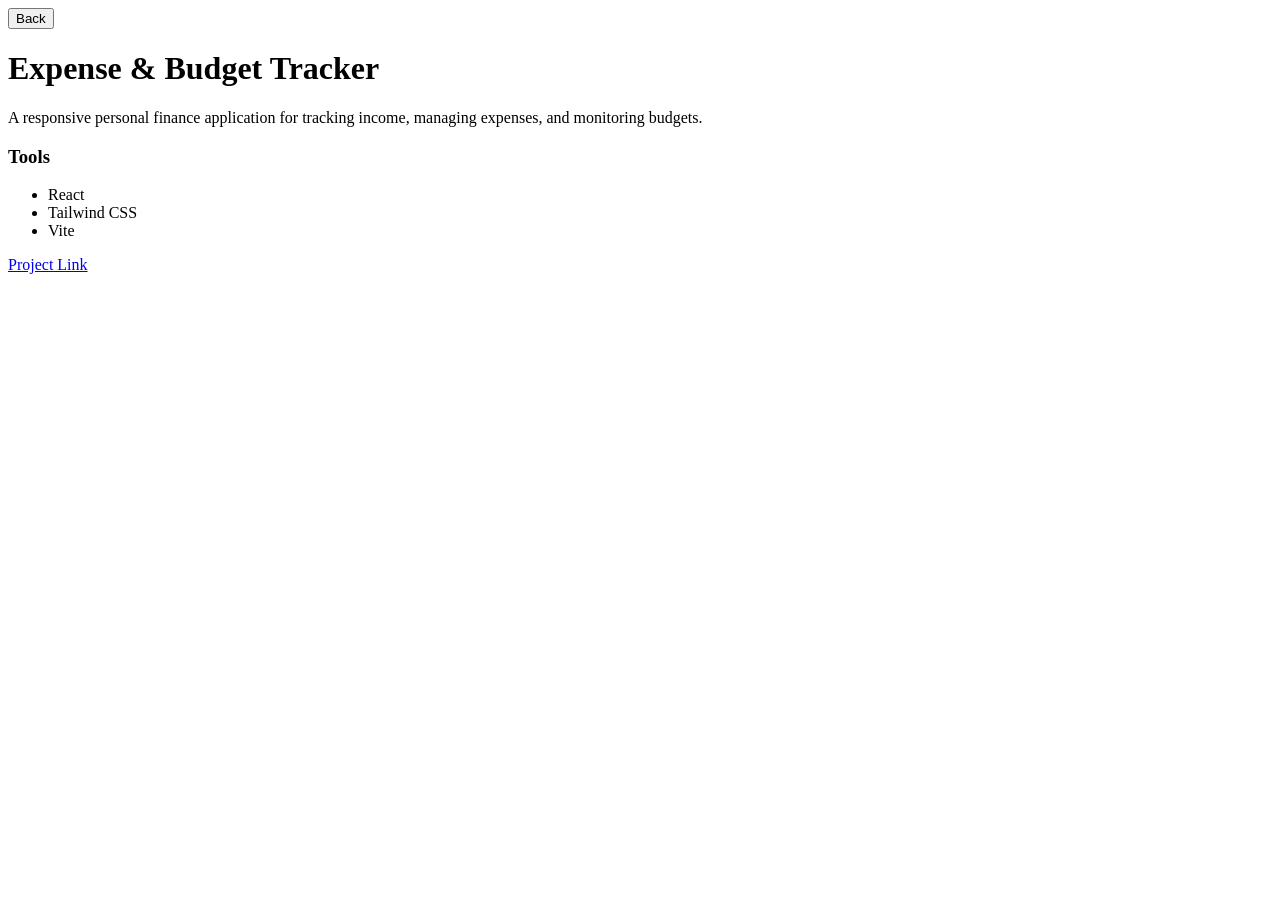
==== BudgetTracker.html @ 352069cb "A Little changes to my projects" ====
<!DOCTYPE html>
<html lang="en">
<head>
    <meta charset="UTF-8">
    <meta name="viewport" content="width=device-width, initial-scale=1.0">

    <title>Document</title>
</head>
<body>
    <a href="index.html"><Button>Back</Button></a>
    <h1>Expense & Budget Tracker</h1>
    <p>A responsive personal finance application for tracking income, managing expenses, and monitoring budgets.</p>
    <h3>Tools</h3>
   <div class="project-tech">
        <ul>
            <li>React</li>
            <li>Tailwind CSS</li>
            <li>Vite</li>
        </ul>
        </div>
        <a href="https://expense-tracker-eta-drab.vercel.app/">Project Link</a>
</body>
</html>
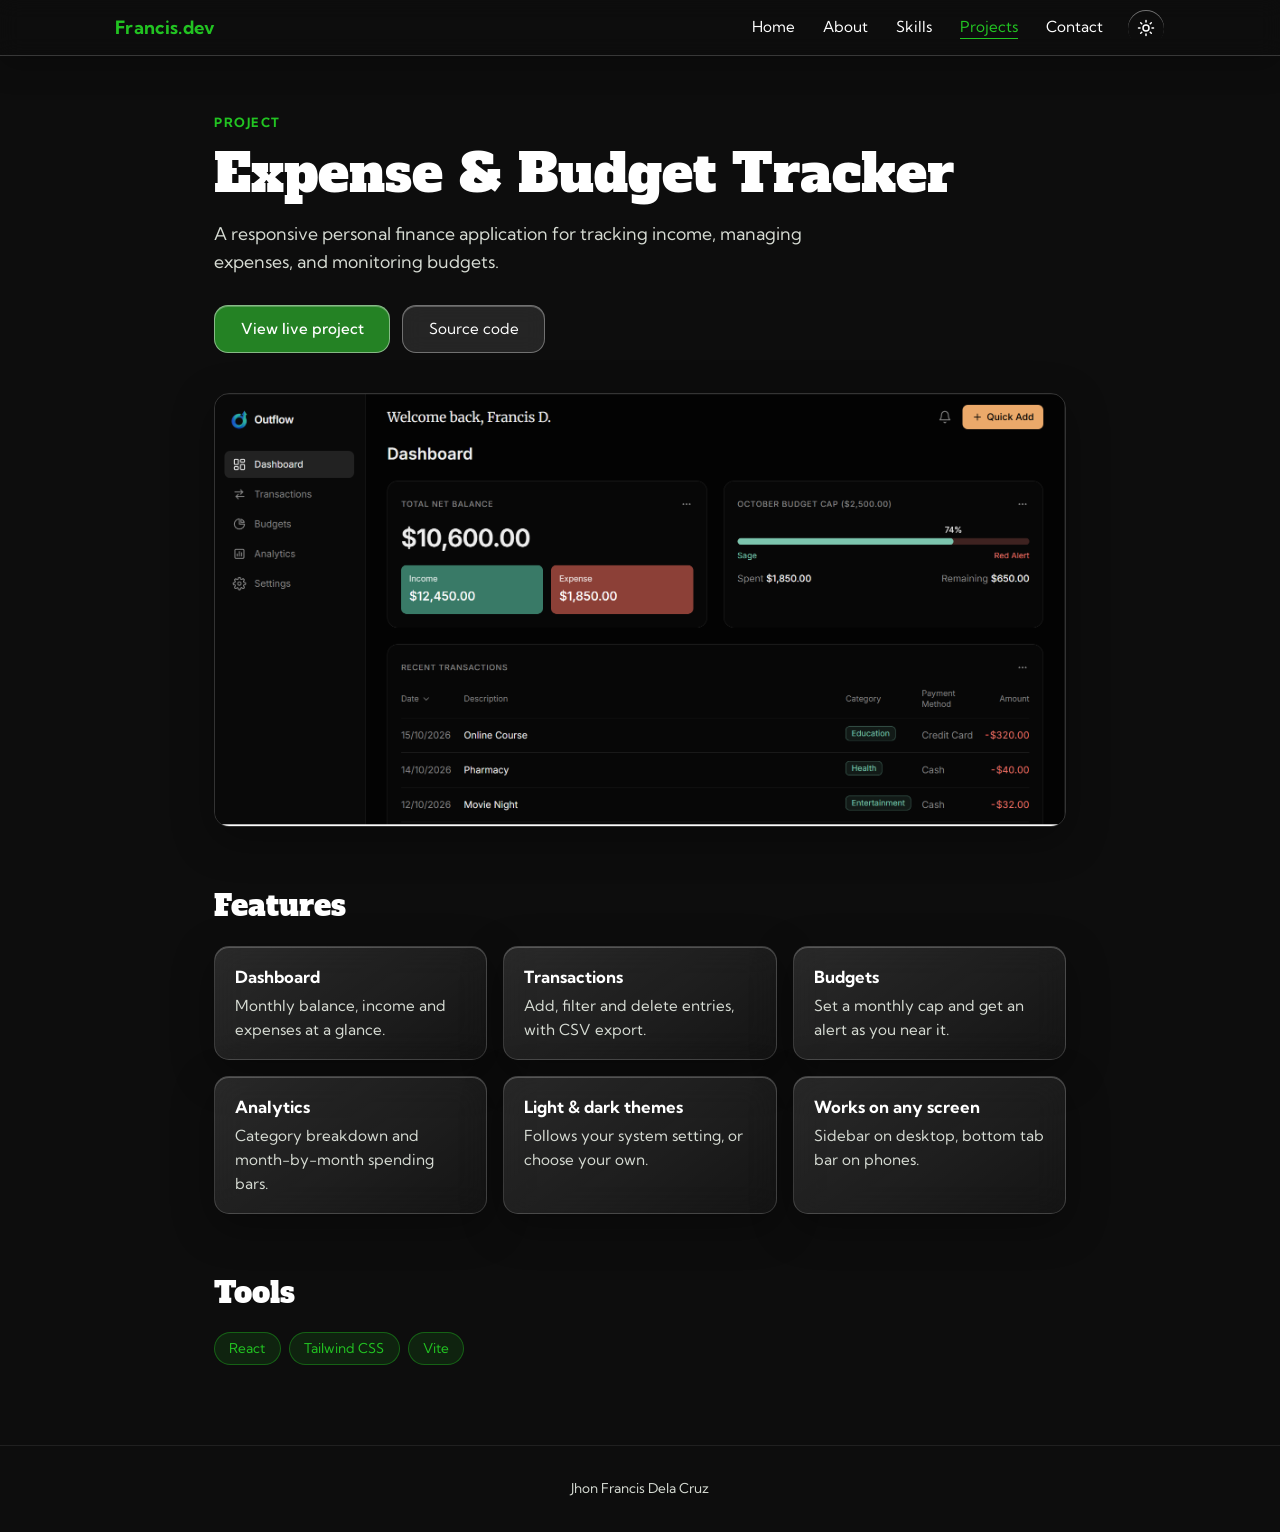
==== commit dd65d22f: "I improve the projects page" ====
--- a/BudgetTracker.html
+++ b/BudgetTracker.html
@@ -1,23 +1,126 @@
 <!DOCTYPE html>
 <html lang="en">
 <head>
-    <meta charset="UTF-8">
-    <meta name="viewport" content="width=device-width, initial-scale=1.0">
+  <meta charset="UTF-8">
+  <meta name="viewport" content="width=device-width, initial-scale=1">
+  <title>Expense & Budget Tracker | Francis Dela Cruz</title>
+  <meta name="description" content="Expense & Budget Tracker: a responsive personal finance app for tracking income, managing expenses and monitoring monthly budgets. Built with React, Tailwind CSS and Vite.">
 
-    <title>Document</title>
+  <link rel="preconnect" href="https://fonts.googleapis.com">
+  <link rel="preconnect" href="https://fonts.gstatic.com" crossorigin>
+  <link href="https://fonts.googleapis.com/css2?family=Alfa+Slab+One&family=Jaro:opsz@6..72&family=Kumbh+Sans:wght@400;500;700&display=swap" rel="stylesheet">
+
+  <!-- Apply the saved theme before the page paints (same as index.html) -->
+  <script>
+    try {
+      var saved = localStorage.getItem("theme");
+      document.documentElement.setAttribute("data-theme", saved === "light" ? "light" : "dark");
+    } catch (e) {
+      document.documentElement.setAttribute("data-theme", "dark");
+    }
+  </script>
+
+  <!-- CSS STYLE SHEET -->
+  <link rel="stylesheet" href="css/style.css">
+  <link rel="stylesheet" href="css/projectsPage.css">
 </head>
 <body>
-    <a href="index.html"><Button>Back</Button></a>
-    <h1>Expense & Budget Tracker</h1>
-    <p>A responsive personal finance application for tracking income, managing expenses, and monitoring budgets.</p>
-    <h3>Tools</h3>
-   <div class="project-tech">
+  <nav class="nav" aria-label="Main">
+    <a class="nav__logo" href="index.html#home">Francis.dev</a>
+    <div class="nav__right">
+      <ul class="nav__links">
+        <li><a href="index.html#home">Home</a></li>
+        <li><a href="index.html#about">About</a></li>
+        <li><a href="index.html#skills">Skills</a></li>
+        <li><a href="index.html#projects" class="is-active" aria-current="page">Projects</a></li>
+        <li><a href="index.html#contact">Contact</a></li>
+      </ul>
+
+      <button class="theme-toggle" id="themeToggle" type="button" aria-label="Switch to light mode" title="Switch to light mode">
+        <svg class="theme-toggle__sun" viewBox="0 0 24 24" fill="none" stroke="currentColor" stroke-width="2" stroke-linecap="round" stroke-linejoin="round" aria-hidden="true"><circle cx="12" cy="12" r="4"/><path d="M12 2v2M12 20v2M4.93 4.93l1.41 1.41M17.66 17.66l1.41 1.41M2 12h2M20 12h2M4.93 19.07l1.41-1.41M17.66 6.34l1.41-1.41"/></svg>
+        <svg class="theme-toggle__moon" viewBox="0 0 24 24" fill="none" stroke="currentColor" stroke-width="2" stroke-linecap="round" stroke-linejoin="round" aria-hidden="true"><path d="M21 12.79A9 9 0 1 1 11.21 3a7 7 0 0 0 9.79 9.79z"/></svg>
+      </button>
+    </div>
+  </nav>
+
+  <main class="project-page">
+    <header>
+      <p class="project-page__eyebrow">Project</p>
+      <h1>Expense &amp; Budget Tracker</h1>
+      <p class="project-page__lead">
+        A responsive personal finance application for tracking income,
+        managing expenses, and monitoring budgets.
+      </p>
+      <div class="project-page__actions">
+        <a class="btn btn--primary" href="https://expense-tracker-eta-drab.vercel.app/" target="_blank" rel="noopener noreferrer">View live project</a>
+        <a class="btn" href="https://github.com/JhonFrancisDelaCruz/Expense-Tracker" target="_blank" rel="noopener noreferrer">Source code</a>
+      </div>
+
+      <figure class="project-page__shot">
+        <img src="assets/projects/expense-tracker.png" alt="Expense and Budget Tracker dashboard showing balance, income, expenses and recent transactions">
+      </figure>
+    </header>
+
+    <section aria-labelledby="features-title">
+      <h2 id="features-title">Features</h2>
+      <ul class="project-page__features">
+        <li><strong>Dashboard</strong>Monthly balance, income and expenses at a glance.</li>
+        <li><strong>Transactions</strong>Add, filter and delete entries, with CSV export.</li>
+        <li><strong>Budgets</strong>Set a monthly cap and get an alert as you near it.</li>
+        <li><strong>Analytics</strong>Category breakdown and month-by-month spending bars.</li>
+        <li><strong>Light &amp; dark themes</strong>Follows your system setting, or choose your own.</li>
+        <li><strong>Works on any screen</strong>Sidebar on desktop, bottom tab bar on phones.</li>
+      </ul>
+    </section>
+
+    <section aria-labelledby="tools-title">
+      <h2 id="tools-title">Tools</h2>
+      <div class="project-tech">
         <ul>
-            <li>React</li>
-            <li>Tailwind CSS</li>
-            <li>Vite</li>
+          <li>React</li>
+          <li>Tailwind CSS</li>
+          <li>Vite</li>
         </ul>
-        </div>
-        <a href="https://expense-tracker-eta-drab.vercel.app/">Project Link</a>
+      </div>
+    </section>
+  </main>
+
+  <footer class="footer">
+    <p>Jhon Francis Dela Cruz</p>
+  </footer>
+
+  <script>
+    /* Darken the glass navbar a little once the page scrolls */
+    (function () {
+      var nav = document.querySelector(".nav");
+      if (!nav) return;
+      var update = function () { nav.classList.toggle("is-scrolled", window.scrollY > 20); };
+      update();
+      window.addEventListener("scroll", update, { passive: true });
+    })();
+  </script>
+  <script>
+    /* Light / dark mode toggle (remembers the choice, shared with index.html) */
+    (function () {
+      var root = document.documentElement;
+      var btn = document.getElementById("themeToggle");
+      if (!btn) return;
+
+      var sync = function () {
+        var light = root.getAttribute("data-theme") === "light";
+        var label = light ? "Switch to dark mode" : "Switch to light mode";
+        btn.setAttribute("aria-label", label);
+        btn.setAttribute("title", label);
+      };
+      sync();
+
+      btn.addEventListener("click", function () {
+        var next = root.getAttribute("data-theme") === "light" ? "dark" : "light";
+        root.setAttribute("data-theme", next);
+        try { localStorage.setItem("theme", next); } catch (e) {}
+        sync();
+      });
+    })();
+  </script>
 </body>
-</html>+</html>
--- a/css/style.css
+++ b/css/style.css
@@ -0,0 +1,911 @@
+:root {
+  --bg: #0d0d0d;
+  --circle: #2c3f2b;
+  --green: #22c322;
+  --green-btn: #2fb52f;
+  --text-soft: #d6dbd3;
+  --text: #ffffff;
+  --glow: rgba(2, 116, 0, 0.217);
+  --gutter: clamp(1.5rem, 9vw, 8rem);
+  --nav-h: 3.5rem;
+
+  --font-title: "Jaro", "Arial Black", sans-serif;
+  --font-name: "Alfa Slab One", Georgia, serif;
+  --font-body: "Kumbh Sans", system-ui, sans-serif;
+}
+
+*,
+*::before,
+*::after {
+  box-sizing: border-box;
+}
+
+html {
+  scroll-behavior: smooth;
+}
+
+body {
+  margin: 0;
+  background: var(--bg);
+  color: var(--text);
+  font-family: var(--font-body);
+  line-height: 1.6;
+}
+
+.nav {
+  position: fixed;
+  top: 0;
+  left: 0;
+  right: 0;
+  z-index: 50;
+  display: flex;
+  align-items: center;
+  justify-content: space-between;
+  min-height: var(--nav-h);
+  padding: 0.5rem var(--gutter);
+  border-bottom: 1px solid rgba(255, 255, 255, 0.18);
+  box-shadow: 0 8px 30px rgba(0, 0, 0, 0.25);
+  -webkit-backdrop-filter: blur(16px) saturate(160%);
+  backdrop-filter: blur(10px) saturate(160%);
+  transition: background-color 0.3s ease, box-shadow 0.3s ease;
+}
+
+/* Slightly darker glass once the page has scrolled, so links stay readable */
+.nav.is-scrolled {
+  background:
+    radial-gradient(ellipse 30% 160% at 0% 0%, rgba(34, 195, 34, 0.22), transparent 70%),
+    rgba(9, 9, 9, 0.55);
+  box-shadow: 0 10px 34px rgba(0, 0, 0, 0.4);
+}
+
+.nav__logo {
+  font-weight: 700;
+  font-size: 1.15rem;
+  letter-spacing: 0.01em;
+  color: var(--green);
+  text-decoration: none;
+}
+
+.nav__links {
+  display: flex;
+  gap: 1.75rem;
+  margin: 0;
+  padding: 0;
+  list-style: none;
+  font-size: 0.95rem;
+}
+
+.nav__links a {
+  color: var(--text);
+  text-decoration: none;
+  padding-bottom: 2px;
+  border-bottom: 1px solid transparent;
+  transition: color 0.2s ease, border-color 0.2s ease;
+}
+
+.nav__links a:hover {
+  color: var(--green);
+  border-bottom-color: var(--green);
+}
+
+/* Link of the section currently in view (set by the scroll script) */
+.nav__links a.is-active {
+  color: var(--green);
+  border-bottom-color: var(--green);
+}
+
+.nav a:focus-visible,
+.hero__socials a:focus-visible {
+  outline: 2px solid var(--green);
+  outline-offset: 4px;
+}
+
+/* ---------- Hero (desktop) ---------- */
+.hero {
+  position: relative;
+  min-height: 100vh;
+  min-height: 100svh;
+  overflow: hidden;
+  display: flex;
+  align-items: center;
+  padding-top: var(--nav-h);
+}
+/*
+.hero__circle {
+  position: absolute;
+  width: 122vh;
+  height: 122vh;
+  left: -34vh;
+  top: -6vh;
+  border-radius: 50%;
+  background: var(--circle);
+  z-index: 0;
+}
+
+/* Soft colored glows behind the glass so the blur has something to show */
+/*
+.hero::before,
+.hero::after {
+  content: "";
+  position: absolute;
+  border-radius: 50%;
+  filter: blur(70px);
+  pointer-events: none;
+  z-index: 0;
+}
+*/
+.hero::before {
+  width: 32vw;
+  height: 32vw;
+  right: 8%;
+  top: 20%;
+  background:   rgba(42, 74, 255, 0.352);
+}
+
+.hero::after {
+  width: 26vw;
+  height: 26vw;
+  left: 22%;
+  bottom: -8%;
+  background: rgba(34, 195, 34, 0.28);
+}
+
+/* Frosted glass panel behind the hero text */
+.hero__text {
+  position: relative;
+  z-index: 2;
+  margin-left: var(--gutter);
+  max-width: 30rem;
+  padding: 2rem 2.25rem;
+  background: linear-gradient(135deg, rgba(255, 255, 255, 0.12), rgba(255, 255, 255, 0.04));
+  border: 1px solid rgba(255, 255, 255, 0.18);
+  border-radius: 24px;
+  box-shadow:
+    0 12px 40px rgba(0, 0, 0, 0.35),
+    inset 0 1px 0 rgba(255, 255, 255, 0.25);
+  -webkit-backdrop-filter: blur(16px) saturate(150%);
+  backdrop-filter: blur(16px) saturate(150%);
+}
+
+.hero__greeting {
+  margin: 0;
+  font-size: 1.2rem;
+  color: var(--green);
+}
+
+.hero__name {
+  margin: 0.25rem 0 0.4rem;
+  font-family: var(--font-name);
+  font-weight: 400;
+  font-size: clamp(1.6rem, 2.6vw, 2.4rem);
+  line-height: 1.2;
+}
+
+.hero__role {
+  margin: 0 0 1.25rem;
+  font-size: 1.15rem;
+  color: var(--green);
+}
+
+.hero__bio {
+  margin: 0 0 1.75rem;
+  font-size: 0.95rem;
+  max-width: 24rem;
+  color: var(--text);
+}
+
+.hero__actions {
+  display: flex;
+  flex-wrap: wrap;
+  gap: 0.75rem;
+}
+
+.btn {
+  display: inline-block;
+  padding: 0.7rem 1.6rem;
+  border: 1px solid rgba(255, 255, 255, 0.35);
+  border-radius: 14px;
+  background: rgba(255, 255, 255, 0.1);
+  box-shadow: inset 0 1px 0 rgba(255, 255, 255, 0.25);
+  -webkit-backdrop-filter: blur(10px);
+  backdrop-filter: blur(10px);
+  color: var(--text);
+  text-decoration: none;
+  font-size: 0.95rem;
+  transition: background-color 0.2s ease, border-color 0.2s ease, transform 0.2s ease;
+}
+
+.btn:hover {
+  background: rgba(255, 255, 255, 0.12);
+  border-color: var(--text);
+  transform: translateY(-2px);
+}
+
+.btn--primary {
+  background: rgba(47, 181, 47, 0.7);
+  border-color: rgba(255, 255, 255, 0.45);
+  color: var(--text);
+  font-weight: 500;
+}
+
+.btn--primary:hover {
+  background: rgba(58, 201, 58, 0.9);
+  border-color: var(--text);
+}
+
+.btn:focus-visible {
+  outline: 2px solid var(--green);
+  outline-offset: 3px;
+}
+
+.hero__socials {
+  display: flex;
+  gap: 1.25rem;
+  margin: 1.75rem 0 0;
+  padding: 0;
+  list-style: none;
+  font-size: 0.85rem;
+}
+
+.hero__socials a {
+  color: var(--text-soft);
+  text-decoration: underline;
+  text-decoration-color: rgba(255, 255, 255, 0.3);
+  text-underline-offset: 4px;
+  transition: color 0.2s ease, text-decoration-color 0.2s ease;
+}
+
+.hero__socials a:hover {
+  color: var(--green);
+  text-decoration-color: var(--green);
+}
+
+.hero__visual {
+  position: absolute;
+  top: var(--nav-h);
+  right: 0;
+  bottom: 0;
+  width: 58%;
+  z-index: 1;
+}
+
+.hero__title {
+  position: absolute;
+  top: 8vh;
+  left: 33%;
+  margin: 0;
+  z-index: 2;
+  font-family: var(--font-title);
+  font-weight: 400;
+  font-size: clamp(7.60rem, 9.70vw, 8.5rem);
+  line-height: 1;
+  white-space: nowrap;
+}
+
+.hero__photo {
+  position: absolute;
+  right: 12%;
+  bottom: 0;
+  height: 81vh;
+  width: auto;
+  max-width: 60%;
+  z-index: 2;
+  filter: drop-shadow(0 0 28px var(--glow));
+}
+
+/* ---------- JavaScript-driven effects ---------- */
+.hero__role {
+  min-height: 1.7em;
+}
+
+.hero__cursor {
+  display: inline-block;
+  width: 2px;
+  height: 1.1em;
+  margin-left: 3px;
+  vertical-align: text-bottom;
+  background: var(--green);
+  animation: blink 1s steps(1) infinite;
+}
+
+@keyframes blink {
+  50% { opacity: 0; }
+}
+
+/* Load-in sequence: text lines rise in one after another, then the title and photo fade in */
+.js .hero__text > * {
+  opacity: 0;
+  transform: translateY(16px);
+  transition: opacity 0.6s ease, transform 0.6s ease;
+}
+
+.js .hero__title,
+.js .hero__photo {
+  opacity: 0;
+  transition: opacity 0.9s ease;
+}
+
+.js.is-loaded .hero__text > * {
+  opacity: 1;
+  transform: none;
+}
+
+.js.is-loaded .hero__title,
+.js.is-loaded .hero__photo {
+  opacity: 1;
+}
+
+.js .hero__text > :nth-child(2) { transition-delay: 0.1s; }
+.js .hero__text > :nth-child(3) { transition-delay: 0.2s; }
+.js .hero__text > :nth-child(4) { transition-delay: 0.3s; }
+.js .hero__text > :nth-child(5) { transition-delay: 0.4s; }
+.js .hero__text > :nth-child(6) { transition-delay: 0.5s; }
+.js .hero__title { transition-delay: 0.3s; }
+.js .hero__photo { transition-delay: 0.5s; }
+
+/* Mouse parallax (set by script.js) uses the separate "translate" property
+   so it doesn't clash with the transforms used on mobile */
+.hero__title,
+.hero__photo {
+  translate: var(--px, 0) var(--py, 0);
+}
+
+/* ---------- Tablet / mobile ---------- */
+@media (max-width: 800px) {
+  .nav {
+    padding: 0.75rem 1.5rem;
+    flex-wrap: wrap;
+    row-gap: 0.4rem;
+  }
+
+  .nav__logo {
+    font-size: 1.05rem;
+  }
+
+  .nav__links {
+    gap: 1rem;
+    font-size: 0.85rem;
+    flex-wrap: wrap;
+  }
+
+  .hero {
+    flex-direction: column;
+    align-items: stretch;
+    min-height: 100svh;
+    padding-top: 0;
+  }
+
+  .hero__circle {
+    width: 100%;
+    height: 58%;
+    left: 0;
+    top: 0;
+    border-radius: 0 0 50% 50% / 0 0 22% 22%;
+  }
+
+  .hero__text {
+    margin: 6.5rem 1rem 1.5rem;
+    padding: 1.5rem;
+    max-width: none;
+  }
+
+  .hero__visual {
+    position: relative;
+    top: auto;
+    bottom: auto;
+    width: 100%;
+    height: 55vh;
+    margin-top: auto;
+  }
+
+  .hero__title {
+    top: 1rem;
+    left: 50%;
+    transform: translateX(-50%);
+    font-size: clamp(2.8rem, 14vw, 4.5rem);
+  }
+
+  .hero__photo {
+    right: 50%;
+    transform: translateX(50%);
+    height: 100%;
+    max-width: 80%;
+  }
+}
+
+/* ---------- Content sections ---------- */
+.section {
+  padding: 6rem var(--gutter);
+  border-top: 1px solid rgba(255, 255, 255, 0.08);
+  text-align: center;
+  scroll-margin-top: calc(var(--nav-h) + 1.5rem);
+}
+
+.section__title {
+  margin: 0 0 0.5rem;
+  font-family: var(--font-name);
+  font-weight: 400;
+  font-size: clamp(1.6rem, 3vw, 2.2rem);
+}
+
+.section__intro {
+  margin: 0 auto 2.5rem;
+  max-width: 36rem;
+  color: var(--text-soft);
+}
+
+.cards {
+  display: grid;
+  grid-template-columns: repeat(auto-fit, minmax(16rem, 1fr));
+  gap: 1.25rem;
+}
+
+.card {
+  display: flex;
+  flex-direction: column;
+  padding: 1.5rem;
+  background: #151515;
+  border: 1px solid rgba(255, 255, 255, 0.1);
+  border-radius: 12px;
+  transition: border-color 0.2s ease;
+}
+
+.card:hover {
+  border-color: rgba(34, 195, 34, 0.6);
+}
+
+.card h3 {
+  margin: 0 0 0.5rem;
+  font-size: 1.1rem;
+  font-weight: 500;
+}
+
+.card p {
+  margin: 0 0 1rem;
+  font-size: 0.95rem;
+  color: var(--text-soft);
+}
+
+.card .tags {
+  margin-top: auto;
+  margin-bottom: 1.25rem;
+}
+
+.card__link {
+  align-self: flex-start;
+  color: var(--green);
+  font-size: 0.9rem;
+  text-underline-offset: 4px;
+}
+
+.card__link:hover {
+  color: #3ad63a;
+}
+
+.card__link:focus-visible {
+  outline: 2px solid var(--green);
+  outline-offset: 4px;
+}
+
+.tags {
+  display: flex;
+  flex-wrap: wrap;
+  gap: 0.5rem;
+  margin: 0;
+  padding: 0;
+  list-style: none;
+}
+
+.tags li {
+  padding: 0.25rem 0.75rem;
+  font-size: 0.8rem;
+  color: var(--text-soft);
+  background: rgba(34, 195, 34, 0.1);
+  border: 1px solid rgba(34, 195, 34, 0.25);
+  border-radius: 999px;
+}
+
+/* ---------- Skills section ---------- */
+
+/* Row of cards */
+.skillsAndTechnologies {
+  display: flex;
+  flex-wrap: wrap;
+  justify-content: center;
+  align-items: stretch;
+  gap: 30px;
+  padding: 40px 0;
+  color: var(--text);
+}
+
+/* ---------- Skill cards ---------- */
+.skillCard {
+  --accent-rgb: 34, 195, 34;
+  position: relative;
+  overflow: hidden;
+  display: flex;
+  flex-direction: column;
+  width: 320px;
+  max-width: 100%;
+  padding: 28px;
+  text-align: left;
+  border-radius: 28px;
+  background: linear-gradient(145deg, rgba(255, 255, 255, 0.12), rgba(255, 255, 255, 0.03));
+  border: 1px solid rgba(255, 255, 255, 0.16);
+  box-shadow:0 12px 40px rgba(0, 0, 0, 0.35),inset 0 1px 0 rgba(255, 255, 255, 0.22);
+  -webkit-backdrop-filter: blur(16px) saturate(150%);
+  backdrop-filter: blur(16px) saturate(150%);
+  transition: transform 0.3s ease, border-color 0.3s ease, box-shadow 0.3s ease;
+}
+
+.skillCard > * { position: relative; }
+
+.skillCard--front { --accent-rgb: 47, 181, 47; }
+.skillCard--back  { --accent-rgb: 245, 246, 249; }
+.skillCard--tools { --accent-rgb: 161, 124, 43; }
+
+.skillCard:hover {
+  transform: translateY(-6px);
+  border-color: rgba(var(--accent-rgb), 0.65);
+  box-shadow:
+    0 20px 50px rgba(0, 0, 0, 0.45),
+    0 0 0 1px rgba(var(--accent-rgb), 0.2);
+}
+
+.skillCard__top {
+  display: flex;
+  align-items: center;
+  justify-content: space-between;
+  margin-bottom: 20px;
+}
+
+.skillCard__tag {
+  padding: 4px 12px;
+  font-size: 0.72rem;
+  letter-spacing: 0.04em;
+  text-transform: uppercase;
+  color: rgb(var(--accent-rgb));
+  background: rgba(var(--accent-rgb), 0.12);
+  border-radius: 999px;
+}
+
+.skillCard h3 {
+  margin: 0 0 8px;
+  font-size: 1.35rem;
+  font-weight: 800;
+  line-height: 1.2;
+}
+
+.skillCard p {
+  margin: 0 0 20px;
+  font-size: 0.9rem;
+  line-height: 1.55;
+  color: var(--text-soft);
+}
+
+.skillCard__label {
+  margin-bottom: 10px;
+  font-size: 0.7rem;
+  letter-spacing: 0.12em;
+  text-transform: uppercase;
+  color: rgba(255, 255, 255, 0.509);
+}
+
+.skillCard__chips {
+  display: flex;
+  flex-wrap: wrap;
+  gap: 8px;
+  margin: 0;
+  padding: 0;
+  list-style: none;
+}
+
+.skillCard__chips li {
+  display: flex;
+  align-items: center;
+  gap: 7px;
+  padding: 5px 12px;
+  font-size: 0.8rem;
+  color: var(--text);
+  background: rgba(0, 0, 0, 0.25);
+  border: 1px solid rgba(255, 255, 255, 0.12);
+  border-radius: 20px;
+}
+
+.skillCard__chips li::before {
+  content:"";
+  width: 6px;
+  height: 6px;
+  border-radius: 50%;
+  background: rgb(var(--accent-rgb));
+}
+
+@media (max-width: 640px) {
+  .skillCard {
+    width: 100%;
+  }
+}
+
+/* ---------- Tech icons: one line, endless scroll ---------- */
+.stock {
+  overflow: hidden;
+  margin-top: 40px;
+  -webkit-mask-image: linear-gradient(to right, transparent, #000 8%, #000 92%, transparent);
+  mask-image: linear-gradient(to right, transparent, #000 8%, #000 92%, transparent);
+}
+
+.stocks {
+  display: flex;
+  flex-wrap: nowrap;
+  width: max-content;
+  padding: 20px 0;
+  animation: scroll-icons 30s linear infinite;
+}
+
+.stock:hover .stocks {
+  animation-play-state: paused;
+}
+
+@keyframes scroll-icons {
+  to { transform: translateX(-50%); }
+}
+
+.btn1 {
+  flex: 0 0 auto;
+  display: flex;
+  align-items: center;
+  justify-content: center;
+  width: 72px;
+  height: 72px;
+  margin-right: 17px;
+  padding: 12px;
+  border-radius: 10px;
+  background: #fefcfc;
+  transition: transform 0.2s ease;
+}
+
+.btn1:hover {
+  transform: translateY(-7px);
+}
+
+.btn1 img {
+  width: 100%;
+  height: 100%;
+  object-fit: contain;
+}
+
+@media (max-width: 640px) {
+  .btn1 {
+    width: 56px;
+    height: 56px;
+    margin-right: 12px;
+    padding: 10px;
+  }
+
+  .stocks {
+    animation-duration: 22s;
+  }
+}
+
+/* ---------- Footer ---------- */
+.footer {
+  padding: 2rem var(--gutter);
+  border-top: 1px solid rgba(255, 255, 255, 0.08);
+  font-size: 0.85rem;
+  color: var(--text-soft);
+  text-align: center;
+}
+
+.footer p {
+  margin: 0;
+}
+
+/* ---------- Centered sections ---------- */
+.section .tags,
+.section .hero__actions {
+  justify-content: center;
+}
+
+/* ---------- Theme toggle button ---------- */
+.nav__right {
+  display: flex;
+  align-items: center;
+  gap: 1.5rem;
+}
+
+.theme-toggle {
+  display: grid;
+  place-items: center;
+  width: 38px;
+  height: 38px;
+  padding: 0;
+  color: var(--text);
+  background: rgba(255, 255, 255, 0);
+  border: 1px solid rgba(255, 255, 255, 0);
+  border-radius: 90%;
+  box-shadow: inset 0 1px 0 rgba(255, 255, 255, 0.42);
+  -webkit-backdrop-filter: blur(10px);
+  backdrop-filter: blur(10px);
+  cursor: pointer;
+  transition: transform 0.2s ease, border-color 0.2s ease, color 0.2s ease;
+}
+
+.theme-toggle:hover {
+  color: var(--green);
+  border-color: var(--green);
+  transform: rotate(15deg);
+}
+
+.theme-toggle:focus-visible {
+  outline: 2px solid var(--green);
+  outline-offset: 3px;
+}
+
+.theme-toggle svg {
+  width: 18px;
+  height: 18px;
+}
+
+/* Dark mode shows the sun (click for light); light mode shows the moon (click for dark) */
+.theme-toggle__moon { display: none; }
+[data-theme="light"] .theme-toggle__sun { display: none; }
+[data-theme="light"] .theme-toggle__moon { display: block; }
+
+/* ---------- Light theme ---------- */
+body {
+  transition: background-color 0.3s ease, color 0.3s ease;
+}
+
+[data-theme="light"] {
+  color-scheme: light;
+  --bg: #ede8e8;
+  --green: #178a17;
+  --green-btn: #1f9d1f;
+  --text-soft: #425042;
+  --text: #14211a;
+  --glow: rgba(13, 228, 38, 0.345);
+}
+
+/* Navbar */
+[data-theme="light"] .nav {
+  background:
+    radial-gradient(ellipse 30% 160% at 0% 0%, transparent 70%),
+    rgba(255, 255, 255, 0.55);
+  border-bottom-color: rgba(0, 0, 0, 0.08);
+  box-shadow: 0 8px 30px rgba(3, 3, 3, 0.08);
+}
+
+[data-theme="light"] .nav.is-scrolled {
+  background:
+    radial-gradient(ellipse 30% 160% at 0% 0%, rgba(34, 195, 34, 0.14), transparent 70%),
+    rgba(255, 255, 255, 0.8);
+  box-shadow: 0 10px 34px rgba(0, 0, 0, 0.12);
+}
+
+/* Hero */
+[data-theme="light"] .hero::before,
+[data-theme="light"] .hero::after {
+  opacity: 0.5;
+}
+
+[data-theme="light"] .hero__text {
+  background: linear-gradient(135deg, rgba(255, 255, 255, 0.75), rgba(255, 255, 255, 0.4));
+  border-color: rgba(0, 0, 0, 0.08);
+  box-shadow:
+    0 12px 40px rgba(0, 0, 0, 0.1),
+    inset 0 1px 0 rgba(255, 255, 255, 0.8);
+}
+
+[data-theme="light"] .hero__socials a {
+  text-decoration-color: rgba(0, 0, 0, 0.3);
+}
+
+/* Buttons */
+[data-theme="light"] .btn {
+  background: rgba(255, 255, 255, 0.6);
+  border-color: rgba(8, 8, 8, 0.15);
+  box-shadow: inset 0 1px 0 rgba(255, 255, 255, 0.8);
+}
+
+[data-theme="light"] .btn:hover {
+  background: rgba(255, 255, 255, 0.9);
+}
+
+[data-theme="light"] .btn--primary {
+  background: rgba(28, 150, 28, 0.92);
+  border-color: rgba(0, 0, 0, 0.1);
+  color: #fff;
+}
+
+[data-theme="light"] .btn--primary:hover {
+  background: rgba(22, 130, 22, 1);
+  border-color: rgba(0, 0, 0, 0.2);
+}
+
+[data-theme="light"] .theme-toggle {
+  background: rgba(255, 255, 255, 0.6);
+  border-color: rgba(0, 0, 0, 0.15);
+  box-shadow: inset 0 1px 0 rgba(255, 255, 255, 0.8);
+}
+
+/* Sections, footer */
+[data-theme="light"] .section,
+[data-theme="light"] .footer {
+  border-top-color: rgba(0, 0, 0, 0.08);
+}
+
+/* Skill cards */
+[data-theme="light"] .skillCard--front { --accent-rgb: 47, 181, 47; }
+[data-theme="light"] .skillCard--back  { --accent-rgb: 8, 20, 9; }
+[data-theme="light"] .skillCard--tools { --accent-rgb: 161, 124, 43; }
+
+
+[data-theme="light"] .skillCard {
+  background: linear-gradient(145deg, rgba(255, 255, 255, 0.85), rgba(255, 255, 255, 0.45));
+  border-color: rgba(0, 0, 0, 0.08);
+  box-shadow:
+    0 12px 40px rgba(0, 0, 0, 0.1),
+    inset 0 1px 0 rgba(255, 255, 255, 0.9);
+}
+
+[data-theme="light"] .skillCard:hover {
+  box-shadow:
+    0 20px 50px rgba(0, 0, 0, 0.15),
+    0 0 0 1px rgba(var(--accent-rgb), 0.25);
+}
+
+[data-theme="light"] .skillCard__label {
+  color: rgba(0, 0, 0, 0.5);
+}
+
+[data-theme="light"] .skillCard__chips li {
+  background: rgba(255, 255, 255, 0.7);
+  border-color: rgba(0, 0, 0, 0.1);
+}
+
+/* Tech icons */
+[data-theme="light"] .btn1 {
+  border: 1px solid rgba(0, 0, 0, 0.08);
+  box-shadow: 0 4px 12px rgba(0, 0, 0, 0.08);
+}
+
+@media (max-width: 800px) {
+  .nav__right {
+    gap: 1rem;
+    flex-wrap: wrap;
+  }
+}
+
+/* ---------- Reduced motion ---------- */
+@media (prefers-reduced-motion: reduce) {
+  html { scroll-behavior: auto; }
+  .btn { transition: none; }
+  .btn:hover { transform: none; }
+  .btn1 { transition: none; }
+  .btn1:hover { transform: none; }
+  body, .theme-toggle { transition: none; }
+  .theme-toggle:hover { transform: none; }
+  .skillCard { transition: none; }
+  .skillCard:hover { transform: none; }
+  .hero__cursor { animation: none; }
+
+  .js .hero__text > *,
+  .js .hero__title,
+  .js .hero__photo {
+    opacity: 1;
+    transform: none;
+    transition: none;
+  }
+
+  /* Static, wrapping icon grid instead of the scrolling strip */
+  .stocks {
+    animation: none;
+    width: auto;
+    flex-wrap: wrap;
+    justify-content: center;
+    gap: 12px;
+  }
+
+  .stocks .btn1 { margin-right: 0; }
+  .stocks .btn1[aria-hidden="true"] { display: none; }
+}
--- a/css/projectsPage.css
+++ b/css/projectsPage.css
@@ -0,0 +1,164 @@
+/* ==========================================================
+   Project detail page (BudgetTracker.html)
+   Loaded AFTER style.css. It reuses the site's variables
+   (--bg, --text, --text-soft, --green, --font-name) and the
+   site's .nav, .btn and .footer, so dark and light mode
+   both work. Nothing global is redefined here: every rule
+   is scoped to .project-page.
+   ========================================================== */
+
+.project-page {
+  --accent-rgb: 34, 195, 34; /* same as --green (#22c322) */
+  --glass-bg: linear-gradient(145deg, rgba(255, 255, 255, 0.12), rgba(255, 255, 255, 0.03));
+  --glass-border: rgba(255, 255, 255, 0.16);
+  --glass-shadow: 0 12px 40px rgba(0, 0, 0, 0.35), inset 0 1px 0 rgba(255, 255, 255, 0.22);
+
+  max-width: 900px;
+  margin: 0 auto;
+  /* the navbar is fixed, so leave room for it */
+  padding: calc(var(--nav-h) + 3.5rem) 1.5rem 5rem;
+}
+
+[data-theme="light"] .project-page {
+  --accent-rgb: 22, 128, 22; /* same as --green in light mode (#178a17) */
+  --glass-bg: linear-gradient(145deg, rgba(255, 255, 255, 0.85), rgba(255, 255, 255, 0.45));
+  --glass-border: rgba(0, 0, 0, 0.08);
+  --glass-shadow: 0 12px 40px rgba(0, 0, 0, 0.1), inset 0 1px 0 rgba(255, 255, 255, 0.9);
+}
+
+/* ---------- Intro ---------- */
+.project-page__eyebrow {
+  margin: 0 0 0.75rem;
+  color: var(--green);
+  font-size: 0.8rem;
+  font-weight: 700;
+  letter-spacing: 0.12em;
+  text-transform: uppercase;
+}
+
+.project-page h1 {
+  margin: 0 0 1rem;
+  font-family: var(--font-name);
+  font-weight: 400;
+  font-size: clamp(2rem, 6vw, 3.25rem);
+  line-height: 1.15;
+}
+
+.project-page__lead {
+  max-width: 60ch;
+  margin: 0 0 1.75rem;
+  color: var(--text-soft);
+  font-size: 1.1rem;
+}
+
+.project-page__actions {
+  display: flex;
+  flex-wrap: wrap;
+  gap: 0.75rem;
+}
+
+/* ---------- Screenshot ---------- */
+.project-page__shot {
+  margin: 2.5rem 0 0;
+}
+
+.project-page__shot img {
+  display: block;
+  width: 100%;
+  height: auto;
+  border: 1px solid var(--glass-border);
+  border-radius: 15px;
+  box-shadow: var(--glass-shadow);
+}
+
+/* ---------- Sections ---------- */
+.project-page section {
+  margin-top: 3.5rem;
+}
+
+.project-page h2 {
+  margin: 0 0 1rem;
+  font-family: var(--font-name);
+  font-weight: 400;
+  font-size: clamp(1.4rem, 3vw, 1.8rem);
+}
+
+/* Features: each item is a glass card */
+.project-page__features {
+  display: grid;
+  grid-template-columns: repeat(auto-fit, minmax(min(240px, 100%), 1fr));
+  gap: 1rem;
+  margin: 0;
+  padding: 0;
+  list-style: none;
+}
+
+.project-page__features li {
+  padding: 1.1rem 1.25rem;
+  background: var(--glass-bg);
+  -webkit-backdrop-filter: blur(16px) saturate(150%);
+  backdrop-filter: blur(16px) saturate(150%);
+  border: 1px solid var(--glass-border);
+  border-radius: 15px;
+  box-shadow: var(--glass-shadow);
+  color: var(--text-soft);
+  font-size: 0.95rem;
+  line-height: 1.55;
+  transition: transform 0.3s ease, border-color 0.3s ease;
+}
+
+.project-page__features li:hover {
+  transform: translateY(-4px);
+  border-color: rgba(var(--accent-rgb), 0.65);
+}
+
+.project-page__features strong {
+  display: block;
+  margin-bottom: 0.25rem;
+  color: var(--text);
+  font-size: 1.05rem;
+}
+
+/* Tools: green pills, same look as the cards on the home page */
+.project-page .project-tech ul {
+  display: flex;
+  flex-wrap: wrap;
+  gap: 0.5rem;
+  margin: 0;
+  padding: 0;
+  list-style: none;
+}
+
+.project-page .project-tech li {
+  padding: 0.3rem 0.9rem;
+  border-radius: 999px;
+  font-size: 0.85rem;
+  color: var(--green);
+  background: rgba(var(--accent-rgb), 0.12);
+  border: 1px solid rgba(var(--accent-rgb), 0.4);
+}
+
+/* ---------- Phones ---------- */
+@media (max-width: 800px) {
+  /* the navbar wraps onto two rows on small screens */
+  .project-page {
+    padding-top: 8rem;
+  }
+}
+
+@media (max-width: 480px) {
+  .project-page__actions .btn {
+    flex: 1 1 100%;
+    text-align: center;
+  }
+}
+
+@media (prefers-reduced-motion: reduce) {
+  .project-page__features li {
+    transition: none;
+  }
+
+  .project-page__features li:hover {
+    transform: none;
+  }
+}
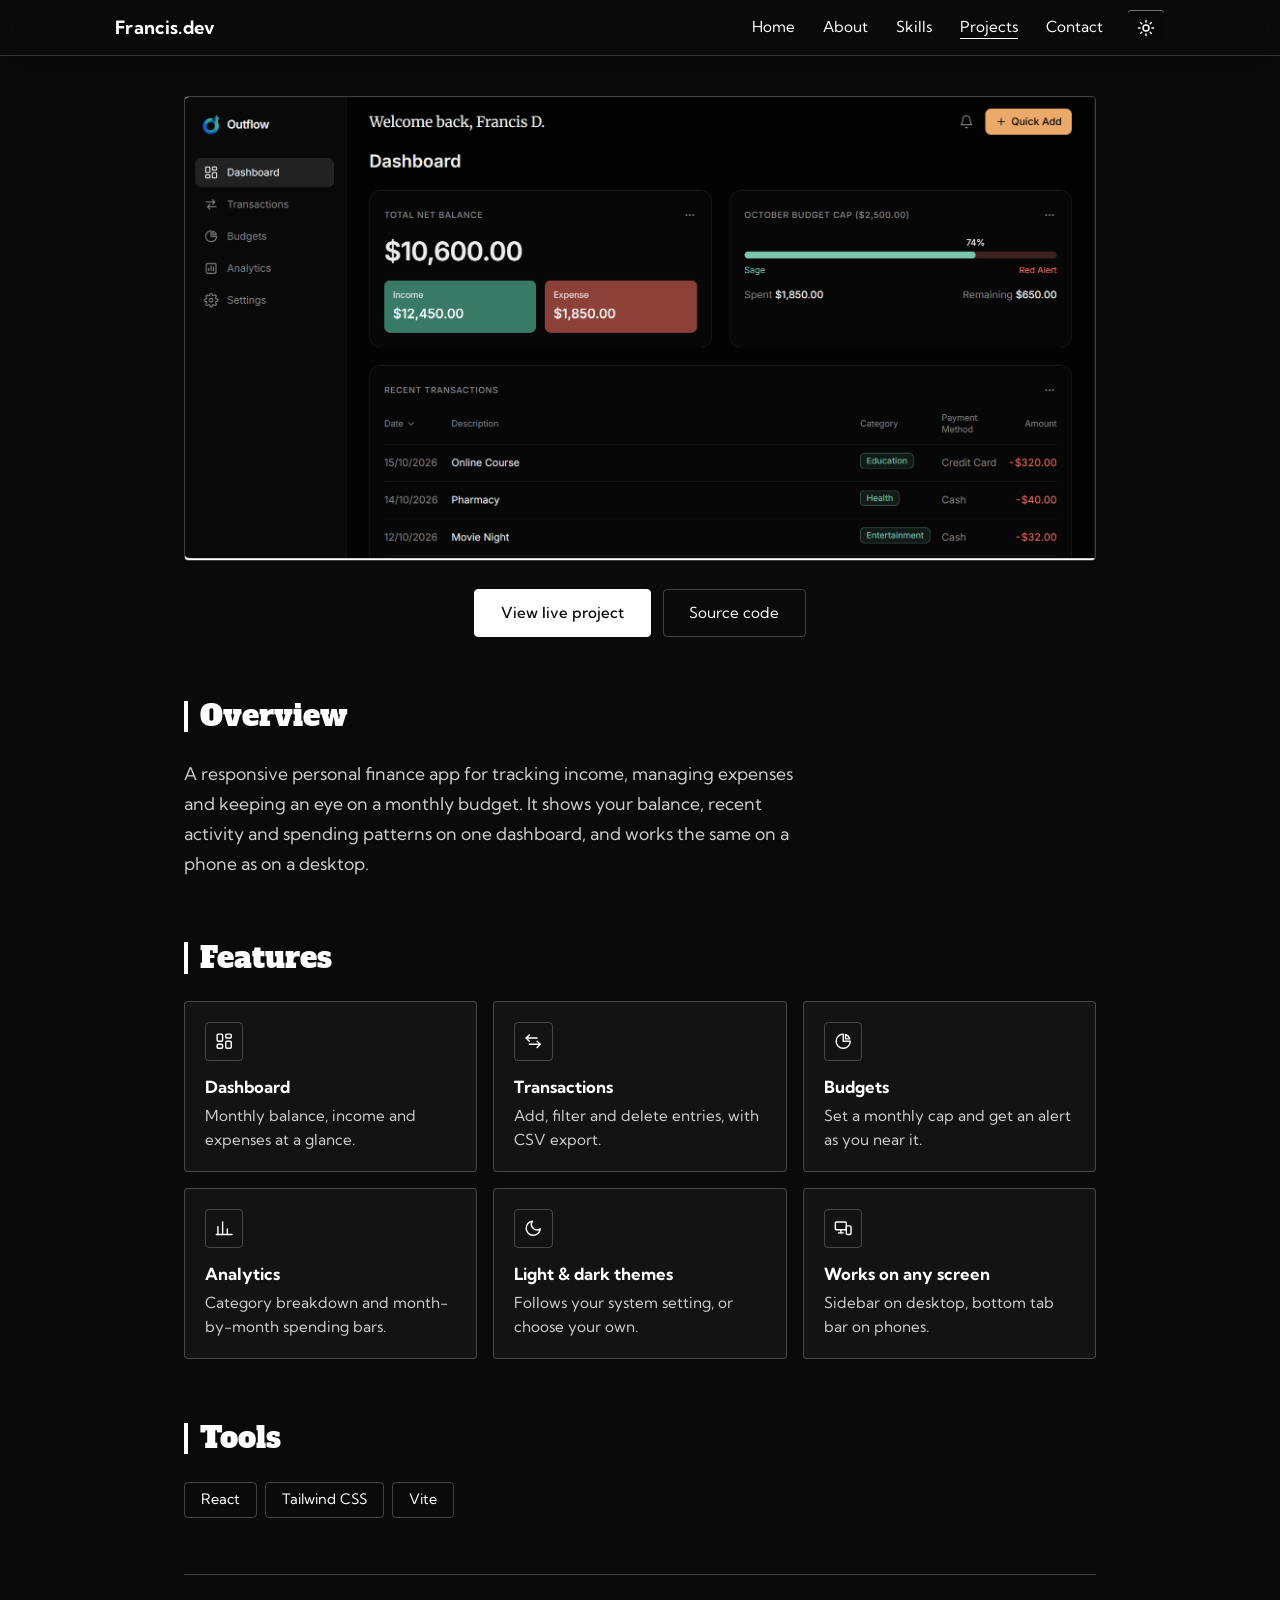
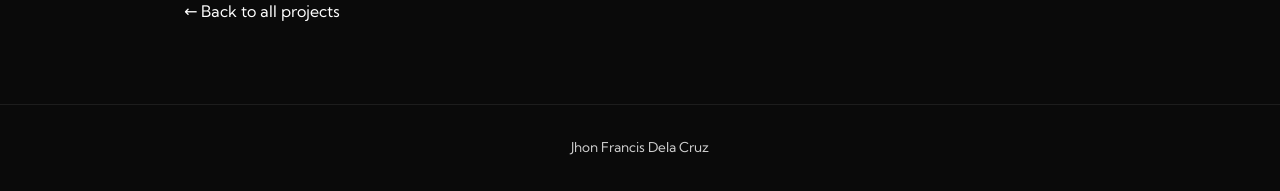
==== commit 49298156: "improve the design" ====
--- a/BudgetTracker.html
+++ b/BudgetTracker.html
@@ -3,8 +3,8 @@
 <head>
   <meta charset="UTF-8">
   <meta name="viewport" content="width=device-width, initial-scale=1">
-  <title>Expense & Budget Tracker | Francis Dela Cruz</title>
-  <meta name="description" content="Expense & Budget Tracker: a responsive personal finance app for tracking income, managing expenses and monitoring monthly budgets. Built with React, Tailwind CSS and Vite.">
+  <title>Expense &amp; Budget Tracker | Francis Dela Cruz</title>
+  <meta name="description" content="Expense &amp; Budget Tracker: a responsive personal finance app for tracking income, managing expenses and monitoring monthly budgets. Built with React, Tailwind CSS and Vite.">
 
   <link rel="preconnect" href="https://fonts.googleapis.com">
   <link rel="preconnect" href="https://fonts.gstatic.com" crossorigin>
@@ -20,15 +20,16 @@
     }
   </script>
 
-  <!-- CSS STYLE SHEET -->
+  <!-- Site styles first, then this page's styles -->
   <link rel="stylesheet" href="css/style.css">
   <link rel="stylesheet" href="css/projectsPage.css">
 </head>
-<body>
-  <nav class="nav" aria-label="Main">
+<body class="project-body">
+
+  <nav class="nav" aria-label="Main" id="mainNav">
     <a class="nav__logo" href="index.html#home">Francis.dev</a>
     <div class="nav__right">
-      <ul class="nav__links">
+      <ul class="nav__links" id="navLinks">
         <li><a href="index.html#home">Home</a></li>
         <li><a href="index.html#about">About</a></li>
         <li><a href="index.html#skills">Skills</a></li>
@@ -40,49 +41,82 @@
         <svg class="theme-toggle__sun" viewBox="0 0 24 24" fill="none" stroke="currentColor" stroke-width="2" stroke-linecap="round" stroke-linejoin="round" aria-hidden="true"><circle cx="12" cy="12" r="4"/><path d="M12 2v2M12 20v2M4.93 4.93l1.41 1.41M17.66 17.66l1.41 1.41M2 12h2M20 12h2M4.93 19.07l1.41-1.41M17.66 6.34l1.41-1.41"/></svg>
         <svg class="theme-toggle__moon" viewBox="0 0 24 24" fill="none" stroke="currentColor" stroke-width="2" stroke-linecap="round" stroke-linejoin="round" aria-hidden="true"><path d="M21 12.79A9 9 0 1 1 11.21 3a7 7 0 0 0 9.79 9.79z"/></svg>
       </button>
+
+      <!-- Hamburger (mobile only) -->
+      <button class="nav__burger" id="navBurger" type="button" aria-label="Open menu" aria-expanded="false" aria-controls="navLinks">
+        <span></span><span></span><span></span>
+      </button>
     </div>
   </nav>
 
   <main class="project-page">
-    <header>
-      <p class="project-page__eyebrow">Project</p>
-      <h1>Expense &amp; Budget Tracker</h1>
+    <h1 class="visually-hidden">Expense &amp; Budget Tracker</h1>
+
+    <!-- Screenshot in a browser frame -->
+    <figure class="project-page__shot">
+      <a href="https://expense-tracker-eta-drab.vercel.app/" target="_blank" rel="noopener noreferrer" aria-label="Open the live Expense and Budget Tracker in a new tab">
+        <img src="assets/projects/expense-tracker.png" width="1882" height="957" fetchpriority="high"
+             alt="Expense and Budget Tracker dashboard showing total balance, income, expenses, an October budget cap at 74% and a list of recent transactions">
+      </a>
+    </figure>
+
+    <div class="project-page__actions">
+      <a class="btn btn--primary" href="https://expense-tracker-eta-drab.vercel.app/" target="_blank" rel="noopener noreferrer">View live project</a>
+      <a class="btn" href="https://github.com/JhonFrancisDelaCruz/Expense-Tracker" target="_blank" rel="noopener noreferrer">Source code</a>
+    </div>
+
+    <section aria-labelledby="overview-title">
+      <h2 id="overview-title">Overview</h2>
       <p class="project-page__lead">
-        A responsive personal finance application for tracking income,
-        managing expenses, and monitoring budgets.
+        A responsive personal finance app for tracking income, managing expenses
+        and keeping an eye on a monthly budget. It shows your balance, recent
+        activity and spending patterns on one dashboard, and works the same on a
+        phone as on a desktop.
       </p>
-      <div class="project-page__actions">
-        <a class="btn btn--primary" href="https://expense-tracker-eta-drab.vercel.app/" target="_blank" rel="noopener noreferrer">View live project</a>
-        <a class="btn" href="https://github.com/JhonFrancisDelaCruz/Expense-Tracker" target="_blank" rel="noopener noreferrer">Source code</a>
-      </div>
-
-      <figure class="project-page__shot">
-        <img src="assets/projects/expense-tracker.png" alt="Expense and Budget Tracker dashboard showing balance, income, expenses and recent transactions">
-      </figure>
-    </header>
+    </section>
 
     <section aria-labelledby="features-title">
       <h2 id="features-title">Features</h2>
       <ul class="project-page__features">
-        <li><strong>Dashboard</strong>Monthly balance, income and expenses at a glance.</li>
-        <li><strong>Transactions</strong>Add, filter and delete entries, with CSV export.</li>
-        <li><strong>Budgets</strong>Set a monthly cap and get an alert as you near it.</li>
-        <li><strong>Analytics</strong>Category breakdown and month-by-month spending bars.</li>
-        <li><strong>Light &amp; dark themes</strong>Follows your system setting, or choose your own.</li>
-        <li><strong>Works on any screen</strong>Sidebar on desktop, bottom tab bar on phones.</li>
+        <li>
+          <svg viewBox="0 0 24 24" fill="none" stroke="currentColor" stroke-width="1.8" stroke-linecap="round" stroke-linejoin="round" aria-hidden="true"><rect x="3" y="3" width="7" height="9" rx="1.5"/><rect x="14" y="3" width="7" height="5" rx="1.5"/><rect x="14" y="12" width="7" height="9" rx="1.5"/><rect x="3" y="16" width="7" height="5" rx="1.5"/></svg>
+          <strong>Dashboard</strong>Monthly balance, income and expenses at a glance.
+        </li>
+        <li>
+          <svg viewBox="0 0 24 24" fill="none" stroke="currentColor" stroke-width="1.8" stroke-linecap="round" stroke-linejoin="round" aria-hidden="true"><path d="M7 4 3 8l4 4"/><path d="M3 8h14"/><path d="m17 20 4-4-4-4"/><path d="M21 16H7"/></svg>
+          <strong>Transactions</strong>Add, filter and delete entries, with CSV export.
+        </li>
+        <li>
+          <svg viewBox="0 0 24 24" fill="none" stroke="currentColor" stroke-width="1.8" stroke-linecap="round" stroke-linejoin="round" aria-hidden="true"><path d="M21 12A9 9 0 1 1 12 3v9z"/><path d="M15 3.5A9 9 0 0 1 20.5 9H15z"/></svg>
+          <strong>Budgets</strong>Set a monthly cap and get an alert as you near it.
+        </li>
+        <li>
+          <svg viewBox="0 0 24 24" fill="none" stroke="currentColor" stroke-width="1.8" stroke-linecap="round" stroke-linejoin="round" aria-hidden="true"><path d="M4 20V10"/><path d="M10 20V4"/><path d="M16 20v-7"/><path d="M22 20H2"/></svg>
+          <strong>Analytics</strong>Category breakdown and month-by-month spending bars.
+        </li>
+        <li>
+          <svg viewBox="0 0 24 24" fill="none" stroke="currentColor" stroke-width="1.8" stroke-linecap="round" stroke-linejoin="round" aria-hidden="true"><path d="M21 12.79A9 9 0 1 1 11.21 3a7 7 0 0 0 9.79 9.79z"/></svg>
+          <strong>Light &amp; dark themes</strong>Follows your system setting, or choose your own.
+        </li>
+        <li>
+          <svg viewBox="0 0 24 24" fill="none" stroke="currentColor" stroke-width="1.8" stroke-linecap="round" stroke-linejoin="round" aria-hidden="true"><rect x="2" y="4" width="14" height="10" rx="1.5"/><path d="M6 18h6"/><path d="M9 14v4"/><rect x="16" y="9" width="6" height="11" rx="1.5"/></svg>
+          <strong>Works on any screen</strong>Sidebar on desktop, bottom tab bar on phones.
+        </li>
       </ul>
     </section>
 
     <section aria-labelledby="tools-title">
       <h2 id="tools-title">Tools</h2>
-      <div class="project-tech">
-        <ul>
-          <li>React</li>
-          <li>Tailwind CSS</li>
-          <li>Vite</li>
-        </ul>
-      </div>
+      <ul class="project-page__tools">
+        <li>React</li>
+        <li>Tailwind CSS</li>
+        <li>Vite</li>
+      </ul>
     </section>
+
+    <p class="project-page__back">
+      <a href="index.html#projects">&larr; Back to all projects</a>
+    </p>
   </main>
 
   <footer class="footer">
@@ -92,7 +126,7 @@
   <script>
     /* Darken the glass navbar a little once the page scrolls */
     (function () {
-      var nav = document.querySelector(".nav");
+      var nav = document.getElementById("mainNav");
       if (!nav) return;
       var update = function () { nav.classList.toggle("is-scrolled", window.scrollY > 20); };
       update();
@@ -122,5 +156,30 @@
       });
     })();
   </script>
+  <script>
+    /* Hamburger menu */
+    (function () {
+      var burger = document.getElementById("navBurger");
+      var nav    = document.getElementById("mainNav");
+      var links  = document.getElementById("navLinks");
+      if (!burger || !nav || !links) return;
+
+      var close = function () {
+        nav.classList.remove("nav--open");
+        burger.setAttribute("aria-expanded", "false");
+        burger.setAttribute("aria-label", "Open menu");
+      };
+
+      burger.addEventListener("click", function () {
+        var open = nav.classList.toggle("nav--open");
+        burger.setAttribute("aria-expanded", open ? "true" : "false");
+        burger.setAttribute("aria-label", open ? "Close menu" : "Open menu");
+      });
+
+      links.addEventListener("click", function (e) { if (e.target.tagName === "A") close(); });
+      document.addEventListener("keydown", function (e) { if (e.key === "Escape") close(); });
+      document.addEventListener("click", function (e) { if (!nav.contains(e.target)) close(); });
+    })();
+  </script>
 </body>
-</html>
+</html>
--- a/css/style.css
+++ b/css/style.css
@@ -1,8 +1,8 @@
 :root {
   --bg: #0d0d0d;
   --circle: #2c3f2b;
-  --green: #22c322;
-  --green-btn: #2fb52f;
+  --green: #ffffff;
+  --green-btn: #f9fcf9;
   --text-soft: #d6dbd3;
   --text: #ffffff;
   --glow: rgba(2, 116, 0, 0.217);
@@ -53,7 +53,7 @@
 /* Slightly darker glass once the page has scrolled, so links stay readable */
 .nav.is-scrolled {
   background:
-    radial-gradient(ellipse 30% 160% at 0% 0%, rgba(34, 195, 34, 0.22), transparent 70%),
+    radial-gradient(ellipse 30% 160% at 0% 0%, rgba(0, 0, 0, 0.22), transparent 70%),
     rgba(9, 9, 9, 0.55);
   box-shadow: 0 10px 34px rgba(0, 0, 0, 0.4);
 }
@@ -110,20 +110,7 @@
   align-items: center;
   padding-top: var(--nav-h);
 }
-/*
-.hero__circle {
-  position: absolute;
-  width: 122vh;
-  height: 122vh;
-  left: -34vh;
-  top: -6vh;
-  border-radius: 50%;
-  background: var(--circle);
-  z-index: 0;
-}
-
-/* Soft colored glows behind the glass so the blur has something to show */
-/*
+
 .hero::before,
 .hero::after {
   content: "";
@@ -139,7 +126,6 @@
   height: 32vw;
   right: 8%;
   top: 20%;
-  background:   rgba(42, 74, 255, 0.352);
 }
 
 .hero::after {
@@ -147,7 +133,6 @@
   height: 26vw;
   left: 22%;
   bottom: -8%;
-  background: rgba(34, 195, 34, 0.28);
 }
 
 /* Frosted glass panel behind the hero text */
@@ -157,12 +142,12 @@
   margin-left: var(--gutter);
   max-width: 30rem;
   padding: 2rem 2.25rem;
-  background: linear-gradient(135deg, rgba(255, 255, 255, 0.12), rgba(255, 255, 255, 0.04));
-  border: 1px solid rgba(255, 255, 255, 0.18);
-  border-radius: 24px;
+  background: linear-gradient(135deg, rgba(255, 255, 255, 0), rgba(255, 255, 255, 0.04));
+  border: 1px solid rgba(255, 255, 255, 0.13);
+  border-radius: 14px;
   box-shadow:
     0 12px 40px rgba(0, 0, 0, 0.35),
-    inset 0 1px 0 rgba(255, 255, 255, 0.25);
+    inset 0 1px 0 rgba(249, 249, 249, 0.135);
   -webkit-backdrop-filter: blur(16px) saturate(150%);
   backdrop-filter: blur(16px) saturate(150%);
 }
@@ -222,14 +207,14 @@
 }
 
 .btn--primary {
-  background: rgba(47, 181, 47, 0.7);
+  background: rgba(239, 237, 237, 0.7);
   border-color: rgba(255, 255, 255, 0.45);
-  color: var(--text);
+  color: rgb(0, 0, 0);
   font-weight: 500;
 }
 
 .btn--primary:hover {
-  background: rgba(58, 201, 58, 0.9);
+  background: rgba(246, 246, 246, 0.9);
   border-color: var(--text);
 }
 
@@ -290,7 +275,7 @@
   width: auto;
   max-width: 60%;
   z-index: 2;
-  filter: drop-shadow(0 0 28px var(--glow));
+
 }
 
 /* ---------- JavaScript-driven effects ---------- */
@@ -351,7 +336,7 @@
 }
 
 /* ---------- Tablet / mobile ---------- */
-@media (max-width: 800px) {
+@media (max-width: 960px) {
   .nav {
     padding: 0.75rem 1.5rem;
     flex-wrap: wrap;
@@ -368,6 +353,7 @@
     flex-wrap: wrap;
   }
 
+  /* Photo goes on top, text card below it */
   .hero {
     flex-direction: column;
     align-items: stretch;
@@ -383,33 +369,41 @@
     border-radius: 0 0 50% 50% / 0 0 22% 22%;
   }
 
+  .hero__visual {
+    order: -1;                       /* before the text */
+    position: relative;
+    top: auto;
+    right: auto;
+    bottom: auto;
+    width: 100%;
+    height: auto;
+    margin-top: 0;
+    padding-top: calc(var(--nav-h) + 1rem);
+    display: flex;
+    justify-content: center;
+  }
+
+  .hero__title {
+    display: none;                   /* empty heading, nothing to show */
+  }
+
+  .hero__photo {
+    position: relative;
+    right: auto;
+    bottom: auto;
+    transform: none;
+    display: block;
+    width: auto;
+    height: auto;
+    max-width: min(70vw, 340px);     /* scales with the screen */
+    max-height: 48svh;               /* never taller than half the screen */
+    object-fit: contain;
+  }
+
   .hero__text {
-    margin: 6.5rem 1rem 1.5rem;
+    margin: 0 1rem 2rem;
     padding: 1.5rem;
     max-width: none;
-  }
-
-  .hero__visual {
-    position: relative;
-    top: auto;
-    bottom: auto;
-    width: 100%;
-    height: 55vh;
-    margin-top: auto;
-  }
-
-  .hero__title {
-    top: 1rem;
-    left: 50%;
-    transform: translateX(-50%);
-    font-size: clamp(2.8rem, 14vw, 4.5rem);
-  }
-
-  .hero__photo {
-    right: 50%;
-    transform: translateX(50%);
-    height: 100%;
-    max-width: 80%;
   }
 }
 
@@ -444,14 +438,14 @@
   display: flex;
   flex-direction: column;
   padding: 1.5rem;
-  background: #151515;
-  border: 1px solid rgba(255, 255, 255, 0.1);
-  border-radius: 12px;
+  background: #15151518;
+  border: 1px solid rgba(255, 255, 255, 0.089);
+  border-radius: 10px;
   transition: border-color 0.2s ease;
 }
 
 .card:hover {
-  border-color: rgba(34, 195, 34, 0.6);
+  border-color: rgba(238, 242, 238, 0.6);
 }
 
 .card h3 {
@@ -479,7 +473,7 @@
 }
 
 .card__link:hover {
-  color: #3ad63a;
+  color: #fbfbfb;
 }
 
 .card__link:focus-visible {
@@ -501,7 +495,7 @@
   font-size: 0.8rem;
   color: var(--text-soft);
   background: rgba(34, 195, 34, 0.1);
-  border: 1px solid rgba(34, 195, 34, 0.25);
+  border: 1px solid rgba(242, 244, 242, 0.25);
   border-radius: 999px;
 }
 
@@ -529,10 +523,10 @@
   max-width: 100%;
   padding: 28px;
   text-align: left;
-  border-radius: 28px;
-  background: linear-gradient(145deg, rgba(255, 255, 255, 0.12), rgba(255, 255, 255, 0.03));
-  border: 1px solid rgba(255, 255, 255, 0.16);
-  box-shadow:0 12px 40px rgba(0, 0, 0, 0.35),inset 0 1px 0 rgba(255, 255, 255, 0.22);
+  border-radius: 10px;
+  background: linear-gradient(145deg, rgba(255, 255, 255, 0.014), rgba(255, 255, 255, 0.03));
+  border: rgba(255, 255, 255, 0.021);
+  box-shadow:0 12px 40px rgba(20, 20, 20, 0.35),inset 0 1px 0 rgba(255, 255, 255, 0.22);
   -webkit-backdrop-filter: blur(16px) saturate(150%);
   backdrop-filter: blur(16px) saturate(150%);
   transition: transform 0.3s ease, border-color 0.3s ease, box-shadow 0.3s ease;
@@ -540,15 +534,15 @@
 
 .skillCard > * { position: relative; }
 
-.skillCard--front { --accent-rgb: 47, 181, 47; }
-.skillCard--back  { --accent-rgb: 245, 246, 249; }
-.skillCard--tools { --accent-rgb: 161, 124, 43; }
+.skillCard--front { --accent-rgb: 255, 255, 255; }
+.skillCard--back  { --accent-rgb: 255, 255, 255; }
+.skillCard--tools { --accent-rgb: 255, 255, 255; }
 
 .skillCard:hover {
   transform: translateY(-6px);
   border-color: rgba(var(--accent-rgb), 0.65);
   box-shadow:
-    0 20px 50px rgba(0, 0, 0, 0.45),
+    0 20px 50px rgba(60, 60, 60, 0.288),
     0 0 0 1px rgba(var(--accent-rgb), 0.2);
 }
 
@@ -608,7 +602,7 @@
   font-size: 0.8rem;
   color: var(--text);
   background: rgba(0, 0, 0, 0.25);
-  border: 1px solid rgba(255, 255, 255, 0.12);
+  border: 1px solid rgba(255, 255, 255, 0.091);
   border-radius: 20px;
 }
 
@@ -720,7 +714,7 @@
   height: 38px;
   padding: 0;
   color: var(--text);
-  background: rgba(255, 255, 255, 0);
+  background: rgba(7, 7, 7, 0.023);
   border: 1px solid rgba(255, 255, 255, 0);
   border-radius: 90%;
   box-shadow: inset 0 1px 0 rgba(255, 255, 255, 0.42);
@@ -759,11 +753,11 @@
 [data-theme="light"] {
   color-scheme: light;
   --bg: #ede8e8;
-  --green: #178a17;
-  --green-btn: #1f9d1f;
-  --text-soft: #425042;
-  --text: #14211a;
-  --glow: rgba(13, 228, 38, 0.345);
+  --green: #1b1c1b;
+  --green-btn: #010101;
+  --text-soft: #535252;
+  --text: #0b0b0b;
+  --glow: rgba(255, 255, 255, 0.345);
 }
 
 /* Navbar */
@@ -802,9 +796,9 @@
 
 /* Buttons */
 [data-theme="light"] .btn {
-  background: rgba(255, 255, 255, 0.6);
-  border-color: rgba(8, 8, 8, 0.15);
-  box-shadow: inset 0 1px 0 rgba(255, 255, 255, 0.8);
+  background: rgba(253, 253, 253, 0.6);
+  border-color: rgba(12, 12, 12, 0.15);
+  box-shadow: inset 0 1px 0 rgba(197, 193, 193, 0.8);
 }
 
 [data-theme="light"] .btn:hover {
@@ -812,18 +806,18 @@
 }
 
 [data-theme="light"] .btn--primary {
-  background: rgba(28, 150, 28, 0.92);
+  background: rgba(47, 48, 47, 0.92);
   border-color: rgba(0, 0, 0, 0.1);
   color: #fff;
 }
 
 [data-theme="light"] .btn--primary:hover {
-  background: rgba(22, 130, 22, 1);
+  background: rgb(2, 2, 2);
   border-color: rgba(0, 0, 0, 0.2);
 }
 
 [data-theme="light"] .theme-toggle {
-  background: rgba(255, 255, 255, 0.6);
+  background: rgba(254, 254, 254, 0.916);
   border-color: rgba(0, 0, 0, 0.15);
   box-shadow: inset 0 1px 0 rgba(255, 255, 255, 0.8);
 }
@@ -835,9 +829,9 @@
 }
 
 /* Skill cards */
-[data-theme="light"] .skillCard--front { --accent-rgb: 47, 181, 47; }
-[data-theme="light"] .skillCard--back  { --accent-rgb: 8, 20, 9; }
-[data-theme="light"] .skillCard--tools { --accent-rgb: 161, 124, 43; }
+[data-theme="light"] .skillCard--front { --accent-rgb: 0, 0, 0; }
+[data-theme="light"] .skillCard--back  { --accent-rgb: 0, 0, 0; }
+[data-theme="light"] .skillCard--tools { --accent-rgb: 0, 0, 0; }
 
 
 [data-theme="light"] .skillCard {
@@ -869,14 +863,209 @@
   box-shadow: 0 4px 12px rgba(0, 0, 0, 0.08);
 }
 
-@media (max-width: 800px) {
+/* ---------- Nav: auto-hide (desktop) ---------- */
+.nav {
+  transition: background-color 0.3s ease, box-shadow 0.3s ease,
+              opacity 0.35s ease, transform 0.35s ease;
+}
+
+/* Hidden state: slide up & fade out */
+.nav--hidden {
+  opacity: 0;
+  transform: translateY(-110%);
+  pointer-events: none;
+}
+
+/* ===== Hamburger button (mobile only) ===== */
+.nav__burger {
+  display: none; /* shown only on mobile via media query */
+  flex-direction: column;
+  justify-content: center;
+  gap: 5px;
+  width: 36px;
+  height: 36px;
+  padding: 6px;
+  background: transparent;
+  border: none;
+  cursor: pointer;
+  z-index: 60;
+  flex-shrink: 0;
+}
+
+.nav__burger span {
+  display: block;
+  width: 100%;
+  height: 2px;
+  background: var(--text);
+  border-radius: 2px;
+  transition: transform 0.3s ease, opacity 0.3s ease;
+  transform-origin: center;
+}
+
+/* Animated X when open */
+.nav--open .nav__burger span:nth-child(1) { transform: translateY(7px) rotate(45deg); }
+.nav--open .nav__burger span:nth-child(2) { opacity: 0; transform: scaleX(0); }
+.nav--open .nav__burger span:nth-child(3) { transform: translateY(-7px) rotate(-45deg); }
+
+/* ===== Project Modal ===== */
+.proj-modal {
+  position: fixed;
+  inset: 0;
+  z-index: 200;
+  display: flex;
+  align-items: center;
+  justify-content: center;
+  padding: 1rem;
+}
+
+.proj-modal[hidden] { display: none; }
+
+.proj-modal__backdrop {
+  position: absolute;
+  inset: 0;
+  background: rgba(0, 0, 0, 0.75);
+  -webkit-backdrop-filter: blur(6px);
+  backdrop-filter: blur(6px);
+  cursor: pointer;
+}
+
+.proj-modal__box {
+  position: relative;
+  z-index: 1;
+  width: min(960px, 95vw);
+  height: min(88vh, 800px);
+  background: var(--bg);
+  border: 1px solid rgba(255, 255, 255, 0.15);
+  border-radius: 18px;
+  overflow: hidden;
+  box-shadow: 0 24px 80px rgba(0, 0, 0, 0.6);
+  display: flex;
+  flex-direction: column;
+}
+
+.proj-modal__close {
+  position: absolute;
+  top: 0.75rem;
+  right: 0.9rem;
+  z-index: 10;
+  width: 36px;
+  height: 36px;
+  border: none;
+  border-radius: 50%;
+  background: rgba(255, 255, 255, 0.12);
+  color: var(--text);
+  font-size: 1rem;
+  cursor: pointer;
+  display: grid;
+  place-items: center;
+  transition: background 0.2s ease, transform 0.2s ease;
+}
+
+.proj-modal__close:hover {
+  background: rgba(255, 255, 255, 0.22);
+  transform: scale(1.1);
+}
+
+.proj-modal__frame {
+  flex: 1;
+  width: 100%;
+  height: 100%;
+  border: none;
+}
+
+[data-theme="light"] .proj-modal__backdrop {
+  background: rgba(0, 0, 0, 0.5);
+}
+
+[data-theme="light"] .proj-modal__box {
+  border-color: rgba(0, 0, 0, 0.1);
+  box-shadow: 0 24px 80px rgba(0, 0, 0, 0.2);
+}
+
+[data-theme="light"] .proj-modal__close {
+  background: rgba(0, 0, 0, 0.07);
+  color: var(--text);
+}
+
+[data-theme="light"] .proj-modal__close:hover {
+  background: rgba(0, 0, 0, 0.14);
+}
+
+/* ===== Mobile / tablet nav overrides (burger menu) ===== */
+@media (max-width: 1024px) {
+  /* Show hamburger */
+  .nav__burger { display: flex; }
+
+  /* Nav never auto-hides on mobile */
+  .nav--hidden {
+    opacity: 1;
+    transform: none;
+    pointer-events: auto;
+  }
+
+  /* Hide links by default; show as dropdown when open */
+  .nav__links {
+    display: none;
+    position: absolute;
+    top: 100%;
+    left: 0;
+    right: 0;
+    flex-direction: column;
+    gap: 0;
+    background: rgba(13, 13, 13, 0.96);
+    -webkit-backdrop-filter: blur(16px);
+    backdrop-filter: blur(16px);
+    border-bottom: 1px solid rgba(255, 255, 255, 0.12);
+    padding: 0.5rem 0;
+    z-index: 50;
+  }
+
+  [data-theme="light"] .nav__links {
+    background: rgba(237, 232, 232, 0.97);
+    border-bottom-color: rgba(0, 0, 0, 0.1);
+  }
+
+  .nav--open .nav__links {
+    display: flex;
+  }
+
+  .nav__links li { width: 100%; }
+
+  .nav__links a {
+    display: block;
+    padding: 0.85rem 1.5rem;
+    font-size: 1rem;
+    border-bottom: none;
+  }
+
+  .nav__links a:hover,
+  .nav__links a.is-active {
+    background: rgba(12, 12, 12, 0.1);
+    color: black;
+  }
+
+  /* Keep logo & right controls in a single row */
+  .nav {
+    position: fixed;
+    flex-wrap: nowrap;
+    padding: 0.6rem 1rem;
+    row-gap: 0;
+  }
+
   .nav__right {
-    gap: 1rem;
-    flex-wrap: wrap;
-  }
-}
-
-/* ---------- Reduced motion ---------- */
+    gap: 0.75rem;
+    flex-wrap: nowrap;
+  }
+}
+
+/* ---------- Reduced-motion: disable nav slide ---- */
+@media (prefers-reduced-motion: reduce) {
+  .nav { transition: background-color 0.3s ease, box-shadow 0.3s ease; }
+  .nav--hidden { opacity: 1; transform: none; pointer-events: auto; }
+  .nav__burger span { transition: none; }
+}
+
+
 @media (prefers-reduced-motion: reduce) {
   html { scroll-behavior: auto; }
   .btn { transition: none; }
--- a/css/projectsPage.css
+++ b/css/projectsPage.css
@@ -1,92 +1,165 @@
 /* ==========================================================
    Project detail page (BudgetTracker.html)
-   Loaded AFTER style.css. It reuses the site's variables
-   (--bg, --text, --text-soft, --green, --font-name) and the
-   site's .nav, .btn and .footer, so dark and light mode
-   both work. Nothing global is redefined here: every rule
-   is scoped to .project-page.
+   Black & white only, square-ish corners.
+   Re-points the site's --green to white (dark) / black (light)
+   for this page only, so nothing else on the site changes.
    ========================================================== */
 
+.project-body {
+  --green: #fff;
+  --green-btn: #fff;
+  --text: #fff;
+  --text-soft: #cfcfcf;
+  --bg: #0a0a0a;
+  --accent-rgb: 255, 255, 255;
+  --line: rgba(255, 255, 255, 0.22);
+  --card-bg: rgba(255, 255, 255, 0.04);
+  --radius: 4px;
+}
+
+[data-theme="light"] .project-body {
+  --green: #000;
+  --green-btn: #000;
+  --text: #000;
+  --text-soft: #444;
+  --bg: #f2f2f2;
+  --accent-rgb: 0, 0, 0;
+  --line: rgba(0, 0, 0, 0.25);
+  --card-bg: rgba(0, 0, 0, 0.03);
+}
+
+/* Square-ish corners and no color on the shared nav / buttons */
+.project-body .nav a:focus-visible,
+.project-body .btn:focus-visible { outline-color: var(--text); }
+
+.project-body .btn,
+.project-body .theme-toggle {
+  border-radius: var(--radius);
+}
+
+.project-body .btn {
+  background: transparent;
+  border: 1px solid var(--line);
+  box-shadow: none;
+}
+
+.project-body .btn:hover {
+  background: rgba(var(--accent-rgb), 0.08);
+  border-color: var(--text);
+}
+
+.project-body .btn--primary {
+  background: var(--text);
+  border-color: var(--text);
+  color: var(--bg);
+}
+
+.project-body .btn--primary:hover {
+  background: var(--text);
+  opacity: 0.85;
+}
+
+@media (max-width: 1024px) {
+  /* solid dropdown so the page doesn't show through the menu */
+  .project-body .nav__links {
+    background: var(--bg);
+    border-bottom: 1px solid var(--line);
+  }
+
+  .project-body .nav__burger:focus-visible {
+    outline: 2px solid var(--text);
+    outline-offset: 2px;
+  }
+
+  .project-body .nav__links a:hover,
+  .project-body .nav__links a.is-active {
+    background: rgba(var(--accent-rgb), 0.08);
+  }
+}
+
+/* ---------- Page ---------- */
 .project-page {
-  --accent-rgb: 34, 195, 34; /* same as --green (#22c322) */
-  --glass-bg: linear-gradient(145deg, rgba(255, 255, 255, 0.12), rgba(255, 255, 255, 0.03));
-  --glass-border: rgba(255, 255, 255, 0.16);
-  --glass-shadow: 0 12px 40px rgba(0, 0, 0, 0.35), inset 0 1px 0 rgba(255, 255, 255, 0.22);
-
-  max-width: 900px;
+  max-width: 960px;
   margin: 0 auto;
   /* the navbar is fixed, so leave room for it */
-  padding: calc(var(--nav-h) + 3.5rem) 1.5rem 5rem;
-}
-
-[data-theme="light"] .project-page {
-  --accent-rgb: 22, 128, 22; /* same as --green in light mode (#178a17) */
-  --glass-bg: linear-gradient(145deg, rgba(255, 255, 255, 0.85), rgba(255, 255, 255, 0.45));
-  --glass-border: rgba(0, 0, 0, 0.08);
-  --glass-shadow: 0 12px 40px rgba(0, 0, 0, 0.1), inset 0 1px 0 rgba(255, 255, 255, 0.9);
-}
-
-/* ---------- Intro ---------- */
-.project-page__eyebrow {
-  margin: 0 0 0.75rem;
-  color: var(--green);
-  font-size: 0.8rem;
-  font-weight: 700;
-  letter-spacing: 0.12em;
-  text-transform: uppercase;
-}
-
-.project-page h1 {
-  margin: 0 0 1rem;
-  font-family: var(--font-name);
-  font-weight: 400;
-  font-size: clamp(2rem, 6vw, 3.25rem);
-  line-height: 1.15;
-}
-
-.project-page__lead {
-  max-width: 60ch;
-  margin: 0 0 1.75rem;
-  color: var(--text-soft);
-  font-size: 1.1rem;
-}
-
-.project-page__actions {
-  display: flex;
-  flex-wrap: wrap;
-  gap: 0.75rem;
-}
-
-/* ---------- Screenshot ---------- */
+  padding: calc(var(--nav-h, 3.5rem) + 2.5rem) 1.5rem 5rem;
+}
+
+/* Heading kept for screen readers and search engines, not shown */
+.visually-hidden {
+  position: absolute;
+  width: 1px;
+  height: 1px;
+  margin: -1px;
+  padding: 0;
+  overflow: hidden;
+  clip: rect(0 0 0 0);
+  white-space: nowrap;
+  border: 0;
+}
+
+/* ---------- Screenshot: plain image, thin border ---------- */
 .project-page__shot {
-  margin: 2.5rem 0 0;
-}
+  margin: 0;
+  border: 1px solid var(--line);
+  border-radius: var(--radius);
+  overflow: hidden;
+}
+
+.project-page__shot a { display: block; }
 
 .project-page__shot img {
   display: block;
   width: 100%;
   height: auto;
-  border: 1px solid var(--glass-border);
-  border-radius: 15px;
-  box-shadow: var(--glass-shadow);
+}
+
+.project-page__shot a:focus-visible {
+  outline: 2px solid var(--text);
+  outline-offset: -2px;
+}
+
+/* ---------- Buttons under the screenshot ---------- */
+.project-page__actions {
+  display: flex;
+  flex-wrap: wrap;
+  justify-content: center;
+  gap: 0.75rem;
+  margin-top: 1.75rem;
 }
 
 /* ---------- Sections ---------- */
-.project-page section {
-  margin-top: 3.5rem;
-}
+.project-page section { margin-top: 3.5rem; }
 
 .project-page h2 {
-  margin: 0 0 1rem;
+  display: flex;
+  align-items: center;
+  gap: 0.75rem;
+  margin: 0 0 1.25rem;
   font-family: var(--font-name);
   font-weight: 400;
   font-size: clamp(1.4rem, 3vw, 1.8rem);
 }
 
-/* Features: each item is a glass card */
+.project-page h2::before {
+  content: "";
+  width: 4px;
+  height: 1.1em;
+  background: var(--text);
+}
+
+.project-page__lead {
+  max-width: 62ch;
+  margin: 0;
+  color: var(--text-soft);
+  font-size: 1.1rem;
+  line-height: 1.7;
+}
+
+/* ---------- Features ---------- */
 .project-page__features {
   display: grid;
-  grid-template-columns: repeat(auto-fit, minmax(min(240px, 100%), 1fr));
+  grid-template-columns: repeat(auto-fit, minmax(min(250px, 100%), 1fr));
   gap: 1rem;
   margin: 0;
   padding: 0;
@@ -94,22 +167,30 @@
 }
 
 .project-page__features li {
-  padding: 1.1rem 1.25rem;
-  background: var(--glass-bg);
-  -webkit-backdrop-filter: blur(16px) saturate(150%);
-  backdrop-filter: blur(16px) saturate(150%);
-  border: 1px solid var(--glass-border);
-  border-radius: 15px;
-  box-shadow: var(--glass-shadow);
+  padding: 1.25rem;
+  background: var(--card-bg);
+  border: 1px solid var(--line);
+  border-radius: var(--radius);
   color: var(--text-soft);
   font-size: 0.95rem;
   line-height: 1.55;
-  transition: transform 0.3s ease, border-color 0.3s ease;
+  transition: transform 0.2s ease, border-color 0.2s ease;
 }
 
 .project-page__features li:hover {
-  transform: translateY(-4px);
-  border-color: rgba(var(--accent-rgb), 0.65);
+  transform: translateY(-3px);
+  border-color: var(--text);
+}
+
+.project-page__features svg {
+  display: block;
+  width: 2.4rem;
+  height: 2.4rem;
+  margin-bottom: 0.85rem;
+  padding: 0.55rem;
+  border: 1px solid var(--line);
+  border-radius: var(--radius);
+  color: var(--text);
 }
 
 .project-page__features strong {
@@ -119,8 +200,8 @@
   font-size: 1.05rem;
 }
 
-/* Tools: green pills, same look as the cards on the home page */
-.project-page .project-tech ul {
+/* ---------- Tools ---------- */
+.project-page__tools {
   display: flex;
   flex-wrap: wrap;
   gap: 0.5rem;
@@ -129,24 +210,35 @@
   list-style: none;
 }
 
-.project-page .project-tech li {
-  padding: 0.3rem 0.9rem;
-  border-radius: 999px;
-  font-size: 0.85rem;
-  color: var(--green);
-  background: rgba(var(--accent-rgb), 0.12);
-  border: 1px solid rgba(var(--accent-rgb), 0.4);
-}
+.project-page__tools li {
+  padding: 0.35rem 1rem;
+  border: 1px solid var(--line);
+  border-radius: var(--radius);
+  color: var(--text);
+  font-size: 0.9rem;
+}
+
+/* ---------- Back link ---------- */
+.project-page__back {
+  margin: 3.5rem 0 0;
+  padding-top: 1.5rem;
+  border-top: 1px solid var(--line);
+}
+
+.project-page__back a {
+  color: var(--text);
+  text-decoration: none;
+  border-bottom: 1px solid transparent;
+  transition: border-color 0.2s ease;
+}
+
+.project-page__back a:hover,
+.project-page__back a:focus-visible { border-bottom-color: var(--text); }
 
 /* ---------- Phones ---------- */
-@media (max-width: 800px) {
-  /* the navbar wraps onto two rows on small screens */
-  .project-page {
-    padding-top: 8rem;
-  }
-}
-
 @media (max-width: 480px) {
+  .project-page { padding-inline: 1rem; }
+
   .project-page__actions .btn {
     flex: 1 1 100%;
     text-align: center;
@@ -154,11 +246,6 @@
 }
 
 @media (prefers-reduced-motion: reduce) {
-  .project-page__features li {
-    transition: none;
-  }
-
-  .project-page__features li:hover {
-    transform: none;
-  }
-}
+  .project-page__features li { transition: none; }
+  .project-page__features li:hover { transform: none; }
+}
